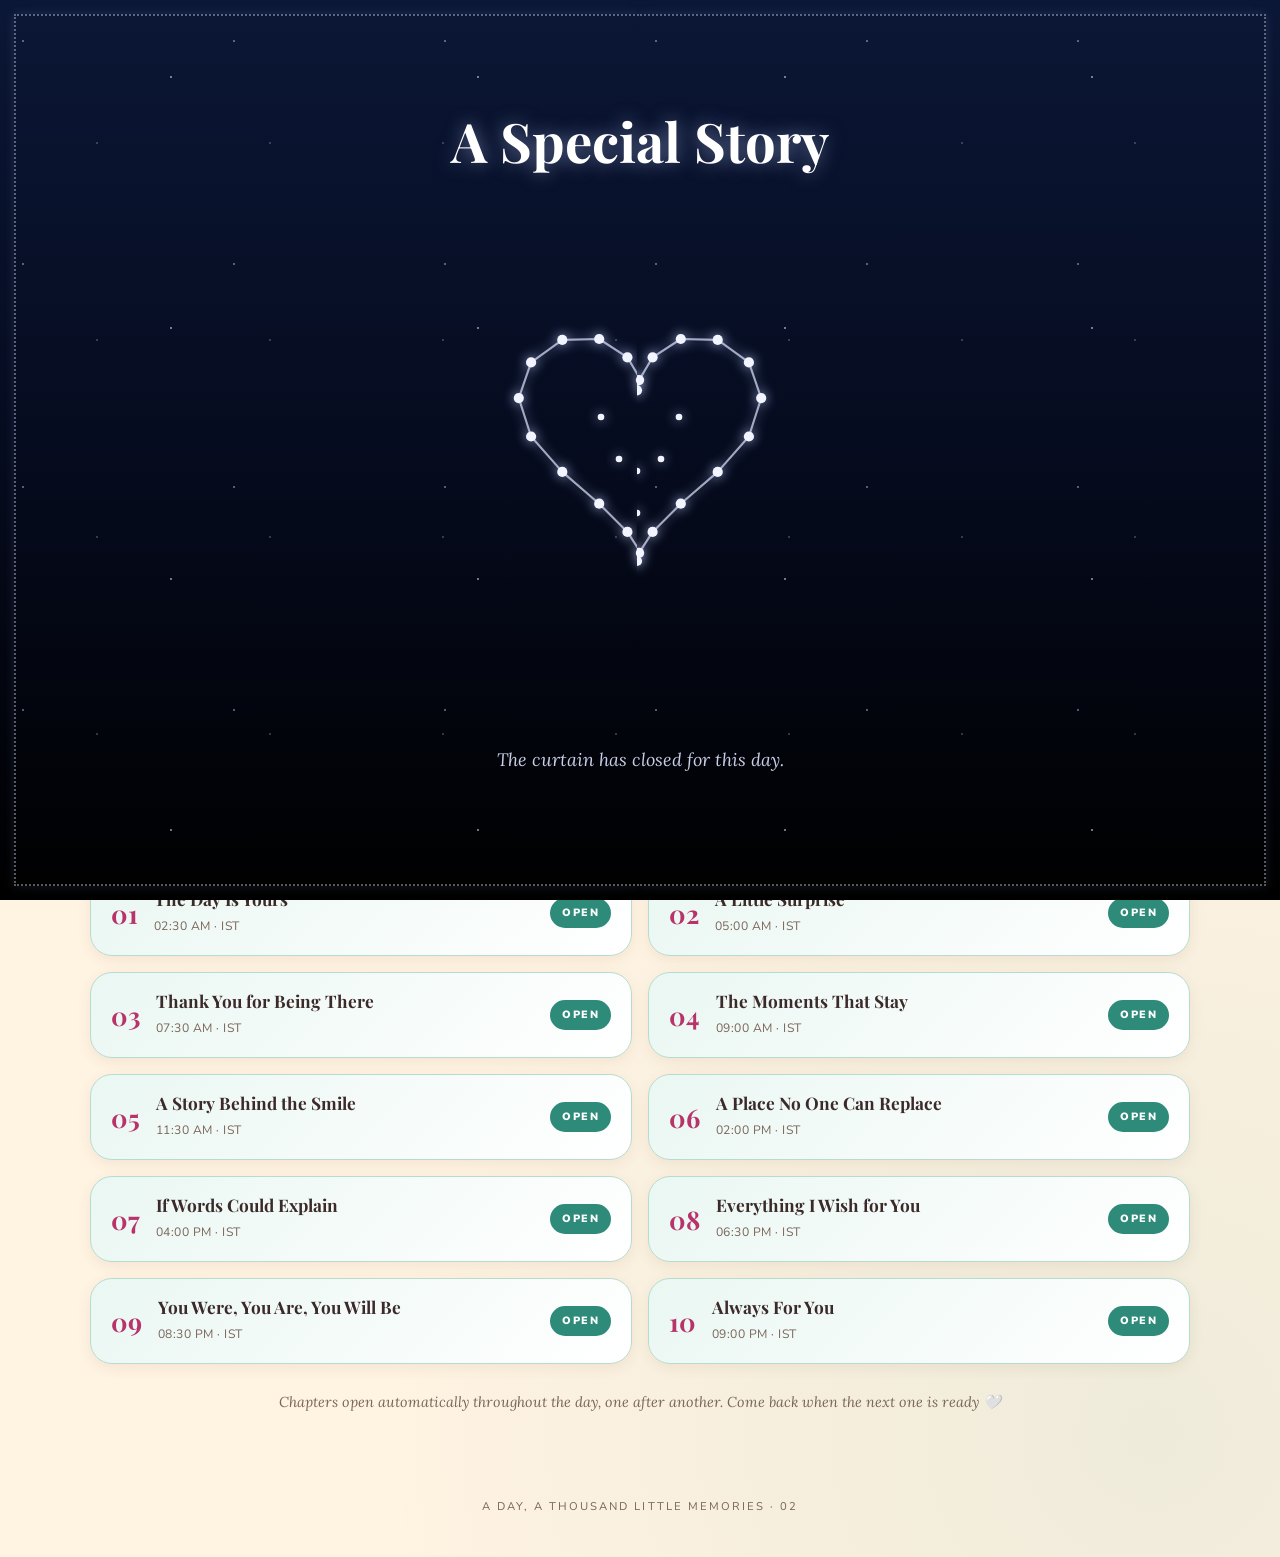
==== index.html @ 1040cef1 "Add files via upload" ====
<!DOCTYPE html>
<html lang="en" class="gate">
<head>
<meta charset="utf-8">
<meta name="viewport" content="width=device-width, initial-scale=1, viewport-fit=cover">
<meta name="robots" content="noindex,nofollow">
<meta name="theme-color" content="#fff3e2">
<title>A Day, A Thousand Little Memories — A Personal Birthday Story</title>
<link rel="preconnect" href="https://fonts.googleapis.com"><link rel="preconnect" href="https://fonts.gstatic.com" crossorigin><link href="https://fonts.googleapis.com/css2?family=Lora:ital,wght@0,400;0,600;1,400&family=Nunito+Sans:wght@600;800;900&family=Playfair+Display:ital,wght@0,700;1,500&display=swap" rel="stylesheet">
<link rel="stylesheet" href="css/style.css">
</head>
<body>
<noscript><div class="noscript">Please enable JavaScript to open your story 🤍</div></noscript>
<!-- Starry Midnight split curtain -->
<div id="curtain" class="curtain">
  <div class="curtain-panel left"><div class="heart-half"><svg viewBox="0 0 50 90" aria-hidden="true" focusable="false"><polyline class="ln" points="50.0,25.1 50.7,21.7 55.2,14.1 64.6,8.0 76.9,8.3 87.3,15.8 91.4,27.7 87.3,40.5 76.9,52.3 64.6,62.9 55.2,72.3 50.7,79.3 50.0,82.0 49.3,79.3 44.8,72.3 35.4,62.9 23.1,52.3 12.7,40.5 8.6,27.7 12.7,15.8 23.1,8.3 35.4,8.0 44.8,14.1 49.3,21.7 50.0,25.1"/><circle class="d d0" cx="50.0" cy="25.1" r="1.7"/><circle class="d d1" cx="50.7" cy="21.7" r="1.7"/><circle class="d d2" cx="55.2" cy="14.1" r="1.7"/><circle class="d d3" cx="64.6" cy="8.0" r="1.7"/><circle class="d d0" cx="76.9" cy="8.3" r="1.7"/><circle class="d d1" cx="87.3" cy="15.8" r="1.7"/><circle class="d d2" cx="91.4" cy="27.7" r="1.7"/><circle class="d d3" cx="87.3" cy="40.5" r="1.7"/><circle class="d d0" cx="76.9" cy="52.3" r="1.7"/><circle class="d d1" cx="64.6" cy="62.9" r="1.7"/><circle class="d d2" cx="55.2" cy="72.3" r="1.7"/><circle class="d d3" cx="50.7" cy="79.3" r="1.7"/><circle class="d d0" cx="50.0" cy="82.0" r="1.7"/><circle class="d d1" cx="49.3" cy="79.3" r="1.7"/><circle class="d d2" cx="44.8" cy="72.3" r="1.7"/><circle class="d d3" cx="35.4" cy="62.9" r="1.7"/><circle class="d d0" cx="23.1" cy="52.3" r="1.7"/><circle class="d d1" cx="12.7" cy="40.5" r="1.7"/><circle class="d d2" cx="8.6" cy="27.7" r="1.7"/><circle class="d d3" cx="12.7" cy="15.8" r="1.7"/><circle class="d d0" cx="23.1" cy="8.3" r="1.7"/><circle class="d d1" cx="35.4" cy="8.0" r="1.7"/><circle class="d d2" cx="44.8" cy="14.1" r="1.7"/><circle class="d d3" cx="49.3" cy="21.7" r="1.7"/><circle class="d d0" cx="36" cy="34" r="1.1"/><circle class="d d1" cx="64" cy="34" r="1.1"/><circle class="d d2" cx="50" cy="52" r="1.1"/><circle class="d d3" cx="42" cy="48" r="1.1"/><circle class="d d0" cx="58" cy="48" r="1.1"/><circle class="d d1" cx="50" cy="66" r="1.1"/></svg></div></div>
  <div class="curtain-panel right"><div class="heart-half"><svg viewBox="50 0 50 90" aria-hidden="true" focusable="false"><polyline class="ln" points="50.0,25.1 50.7,21.7 55.2,14.1 64.6,8.0 76.9,8.3 87.3,15.8 91.4,27.7 87.3,40.5 76.9,52.3 64.6,62.9 55.2,72.3 50.7,79.3 50.0,82.0 49.3,79.3 44.8,72.3 35.4,62.9 23.1,52.3 12.7,40.5 8.6,27.7 12.7,15.8 23.1,8.3 35.4,8.0 44.8,14.1 49.3,21.7 50.0,25.1"/><circle class="d d0" cx="50.0" cy="25.1" r="1.7"/><circle class="d d1" cx="50.7" cy="21.7" r="1.7"/><circle class="d d2" cx="55.2" cy="14.1" r="1.7"/><circle class="d d3" cx="64.6" cy="8.0" r="1.7"/><circle class="d d0" cx="76.9" cy="8.3" r="1.7"/><circle class="d d1" cx="87.3" cy="15.8" r="1.7"/><circle class="d d2" cx="91.4" cy="27.7" r="1.7"/><circle class="d d3" cx="87.3" cy="40.5" r="1.7"/><circle class="d d0" cx="76.9" cy="52.3" r="1.7"/><circle class="d d1" cx="64.6" cy="62.9" r="1.7"/><circle class="d d2" cx="55.2" cy="72.3" r="1.7"/><circle class="d d3" cx="50.7" cy="79.3" r="1.7"/><circle class="d d0" cx="50.0" cy="82.0" r="1.7"/><circle class="d d1" cx="49.3" cy="79.3" r="1.7"/><circle class="d d2" cx="44.8" cy="72.3" r="1.7"/><circle class="d d3" cx="35.4" cy="62.9" r="1.7"/><circle class="d d0" cx="23.1" cy="52.3" r="1.7"/><circle class="d d1" cx="12.7" cy="40.5" r="1.7"/><circle class="d d2" cx="8.6" cy="27.7" r="1.7"/><circle class="d d3" cx="12.7" cy="15.8" r="1.7"/><circle class="d d0" cx="23.1" cy="8.3" r="1.7"/><circle class="d d1" cx="35.4" cy="8.0" r="1.7"/><circle class="d d2" cx="44.8" cy="14.1" r="1.7"/><circle class="d d3" cx="49.3" cy="21.7" r="1.7"/><circle class="d d0" cx="36" cy="34" r="1.1"/><circle class="d d1" cx="64" cy="34" r="1.1"/><circle class="d d2" cx="50" cy="52" r="1.1"/><circle class="d d3" cx="42" cy="48" r="1.1"/><circle class="d d0" cx="58" cy="48" r="1.1"/><circle class="d d1" cx="50" cy="66" r="1.1"/></svg></div></div>
  <div class="curtain-content">
    <h1>A Special Story</h1>
    <div class="curtain-bottom">
      <p id="curtain-msg">Waiting for the right moment...</p>
      <p id="curtain-timer"></p>
      <button id="ready-btn" class="ready-btn" type="button" disabled>Ready!</button>
    </div>
  </div>
  <audio id="curtain-audio" preload="auto" loop></audio>
</div>
<main>
<section class="hero"><div class="wrap"><div class="hero-card">
<div><div class="kicker rose">A PERSONAL BIRTHDAY STORY</div>
<h1>A Day, A Thousand Little Memories</h1>
<p class="sub">A Personal Birthday Story  ·  Made Just for Pri!</p>
<p class="date">23 November 2026</p>
<p class="with">With love, Vignesh</p>
<p class="tag">A LITTLE STORY, MADE FOR YOU</p></div>
<div class="frame"><img src="assets/img/img01.jpg" alt="Birthday collage poster: A little expression about you, Pri!"></div>
</div></div></section>

<section class="dash" id="dashboard"><div class="wrap">
<div class="kicker">YOUR STORY  /  10 CHAPTERS</div>
<p class="lead">TEN CHAPTERS. ONE DAY. A THOUSAND LITTLE MEMORIES.</p>
<h2>Your Story Dashboard</h2>
<div class="meter"><div class="bar"><div id="progress-fill"></div></div><span id="progress-text">0 of 10 chapters open</span></div>
<div id="next-up"></div>
<div class="grid">
<a id="card-1" class="chap-card locked" data-index="0" aria-disabled="true"><span class="num">01</span><h3>The Day Is Yours</h3><span class="cd">02:30 AM · IST</span><span class="badge">LOCKED</span></a>
<a id="card-2" class="chap-card locked" data-index="1" aria-disabled="true"><span class="num">02</span><h3>A Little Surprise</h3><span class="cd">05:00 AM · IST</span><span class="badge">LOCKED</span></a>
<a id="card-3" class="chap-card locked" data-index="2" aria-disabled="true"><span class="num">03</span><h3>Thank You for Being There</h3><span class="cd">07:30 AM · IST</span><span class="badge">LOCKED</span></a>
<a id="card-4" class="chap-card locked" data-index="3" aria-disabled="true"><span class="num">04</span><h3>The Moments That Stay</h3><span class="cd">09:00 AM · IST</span><span class="badge">LOCKED</span></a>
<a id="card-5" class="chap-card locked" data-index="4" aria-disabled="true"><span class="num">05</span><h3>A Story Behind the Smile</h3><span class="cd">11:30 AM · IST</span><span class="badge">LOCKED</span></a>
<a id="card-6" class="chap-card locked" data-index="5" aria-disabled="true"><span class="num">06</span><h3>A Place No One Can Replace</h3><span class="cd">02:00 PM · IST</span><span class="badge">LOCKED</span></a>
<a id="card-7" class="chap-card locked" data-index="6" aria-disabled="true"><span class="num">07</span><h3>If Words Could Explain</h3><span class="cd">04:00 PM · IST</span><span class="badge">LOCKED</span></a>
<a id="card-8" class="chap-card locked" data-index="7" aria-disabled="true"><span class="num">08</span><h3>Everything I Wish for You</h3><span class="cd">06:30 PM · IST</span><span class="badge">LOCKED</span></a>
<a id="card-9" class="chap-card locked" data-index="8" aria-disabled="true"><span class="num">09</span><h3>You Were, You Are, You Will Be</h3><span class="cd">08:30 PM · IST</span><span class="badge">LOCKED</span></a>
<a id="card-10" class="chap-card locked" data-index="9" aria-disabled="true"><span class="num">10</span><h3>Always For You</h3><span class="cd">09:00 PM · IST</span><span class="badge">LOCKED</span></a>
</div>
<p class="note">Chapters open automatically throughout the day, one after another. Come back when the next one is ready 🤍</p>
</div></section>
</main>
<footer>A Day, A Thousand Little Memories · 02</footer>
<div id="toast" role="status" aria-live="polite"></div>
<script src="js/config.js"></script>
<script src="js/app.js"></script>
</body>
</html>
---- css/style.css ----
/* ============================================================
   A Day, A Thousand Little Memories — stylesheet
   Cream paper · rose + teal accents · serif storytelling
   ============================================================ */
:root{
  --cream:#fff3e2; --paper:#fffaf3; --card:#ffffff;
  --ink:#3b2a2a; --muted:#7a6559; --line:#ecd9c0;
  --rose:#b8336a; --teal:#2e8b7a; --gold:#d9a441;
  --dark:#1d1a1a; --dark2:#2a2525;
  --serif:"Playfair Display",Georgia,"Times New Roman",serif;
  --body:"Lora",Georgia,"Times New Roman",serif;
  --ui:"Nunito Sans","Segoe UI",system-ui,-apple-system,Roboto,Arial,sans-serif;
  --r:22px; --shadow:0 10px 30px rgba(120,70,30,.14);
}
*{box-sizing:border-box;margin:0;padding:0}
html{scroll-behavior:smooth;-webkit-text-size-adjust:100%}
html.gate body{visibility:hidden}          /* hidden until the time-check passes */
body{background:var(--cream);color:var(--ink);font-family:var(--body);line-height:1.75;
  font-size:clamp(16px,1.6vw,18px);min-height:100vh;overflow-x:hidden;
  background-image:radial-gradient(circle at 12% 8%,rgba(184,51,106,.07),transparent 40%),
                   radial-gradient(circle at 90% 92%,rgba(46,139,122,.08),transparent 42%)}
body.noscroll{overflow:hidden}
img,video{max-width:100%;display:block}
a{color:inherit}
.wrap{width:min(1100px,92vw);margin:0 auto}
.kicker{font-family:var(--ui);font-weight:800;letter-spacing:.18em;font-size:.72rem;text-transform:uppercase;color:var(--teal)}
.kicker.rose{color:var(--rose)}
h1,h2,h3{font-family:var(--serif);line-height:1.2;font-weight:700}

/* ---------- top bar ---------- */
.topbar{position:sticky;top:0;z-index:30;background:rgba(255,243,226,.9);backdrop-filter:blur(8px);
  border-bottom:1px solid var(--line)}
.topbar .wrap{display:flex;align-items:center;justify-content:space-between;gap:12px;padding:10px 0}
.topbar a.home{font-family:var(--ui);font-weight:800;font-size:.8rem;letter-spacing:.08em;text-decoration:none;color:var(--rose)}
.topbar .where{font-family:var(--ui);font-size:.75rem;letter-spacing:.14em;color:var(--muted);text-transform:uppercase}
#read-bar{position:absolute;left:0;bottom:-1px;height:3px;width:0;background:linear-gradient(90deg,var(--rose),var(--gold))}

/* ---------- hero / cover ---------- */
.hero{padding:clamp(28px,6vw,70px) 0 clamp(20px,4vw,40px)}
.hero-card{display:grid;grid-template-columns:1.1fr .9fr;gap:clamp(18px,4vw,48px);align-items:center;
  background:var(--paper);border:1px solid var(--line);border-radius:34px;padding:clamp(22px,4vw,52px);box-shadow:var(--shadow)}
.hero h1{font-size:clamp(2rem,5.4vw,3.6rem);margin:.5rem 0 1rem}
.hero .sub{font-style:italic;color:var(--teal);font-size:1.05rem}
.hero .date{margin-top:1.2rem;color:var(--muted)}
.hero .with{margin-top:1rem;font-style:italic;color:var(--rose);font-size:1.15rem}
.hero .frame{border-radius:18px;overflow:hidden;box-shadow:var(--shadow);transform:rotate(1.6deg);border:8px solid #fff}
.hero .frame img{width:100%;height:auto}
.hero .tag{margin-top:1.2rem;font-family:var(--ui);font-weight:800;letter-spacing:.2em;font-size:.68rem;color:var(--ink)}

/* ---------- dashboard ---------- */
.dash{padding:clamp(20px,4vw,40px) 0 60px}
.dash h2{font-size:clamp(1.7rem,4vw,2.5rem);margin:.4rem 0 .3rem}
.dash .lead{font-family:var(--ui);font-weight:700;font-size:.74rem;letter-spacing:.12em;color:var(--muted);text-transform:uppercase}
.meter{margin:22px 0 8px;display:flex;align-items:center;gap:14px;flex-wrap:wrap}
.bar{flex:1 1 220px;height:10px;border-radius:99px;background:#f0e0c9;overflow:hidden}
#progress-fill{height:100%;width:0;background:linear-gradient(90deg,var(--teal),var(--rose));border-radius:99px;transition:width .8s}
#progress-text,#next-up{font-family:var(--ui);font-size:.82rem;font-weight:700;color:var(--muted)}
#next-up{margin-bottom:18px}
#next-up[data-preview]::after{content:" · " attr(data-preview);color:var(--rose)}
.grid{display:grid;grid-template-columns:repeat(2,1fr);gap:16px}
.chap-card{position:relative;display:grid;grid-template-columns:auto 1fr auto;gap:6px 16px;align-items:center;
  text-decoration:none;background:var(--card);border:1px solid var(--line);border-radius:var(--r);
  padding:18px 20px;box-shadow:0 4px 14px rgba(120,70,30,.08);transition:transform .25s,box-shadow .25s,background .3s}
.chap-card .num{font-family:var(--serif);font-size:1.6rem;font-weight:700;color:var(--rose);grid-row:1/3}
.chap-card h3{font-size:1.08rem;grid-column:2}
.chap-card .cd{grid-column:2;grid-row:2;font-family:var(--ui);font-size:.76rem;color:var(--muted);letter-spacing:.04em}
.chap-card .badge{grid-column:3;grid-row:1/3;font-family:var(--ui);font-weight:900;font-size:.66rem;letter-spacing:.14em;
  padding:6px 12px;border-radius:99px}
.chap-card.open{background:linear-gradient(135deg,#eaf7f2,#fff);border-color:#b7dccf;cursor:pointer}
.chap-card.open .badge{background:var(--teal);color:#fff}
.chap-card.open:hover{transform:translateY(-3px);box-shadow:var(--shadow)}
.chap-card.locked{background:#f7efe3;cursor:not-allowed}
.chap-card.locked h3,.chap-card.locked .num{opacity:.55}
.chap-card.locked .badge{background:#e8d8c3;color:var(--muted)}
.chap-card.locked .badge::before{content:"🔒 "}
.chap-card.just-opened{animation:pop .9s}
.chap-card.shake{animation:shake .45s}
@keyframes pop{0%{transform:scale(.96)}50%{transform:scale(1.04);box-shadow:0 0 0 8px rgba(46,139,122,.2)}100%{transform:scale(1)}}
@keyframes shake{25%{transform:translateX(-6px)}50%{transform:translateX(6px)}75%{transform:translateX(-4px)}}
.dash .note{margin-top:26px;text-align:center;font-style:italic;color:var(--muted);font-size:.9rem}
#toast{position:fixed;left:50%;bottom:26px;transform:translate(-50%,30px);opacity:0;pointer-events:none;z-index:60;
  background:var(--ink);color:#fff;font-family:var(--ui);font-size:.88rem;padding:12px 20px;border-radius:99px;
  max-width:92vw;text-align:center;transition:.35s}
#toast.show{opacity:1;transform:translate(-50%,0)}

/* ---------- chapter slides ---------- */
.chap-head{padding:clamp(24px,5vw,56px) 0 6px}
.chap-head .kicker+.kicker{margin-top:2px}
.slide{padding:clamp(26px,5vw,60px) 0;position:relative}
.slide>.wrap>h2{font-size:clamp(1.6rem,4.2vw,2.5rem);margin:.3rem 0 1.4rem}
.slide .sub-k{margin-bottom:2px}
.split{display:grid;grid-template-columns:1.25fr .75fr;gap:clamp(18px,3.5vw,44px);align-items:center}
.split.rev{grid-template-columns:.75fr 1.25fr}
.split.top{align-items:start}
.bubble{background:#fff;border:1px solid var(--line);border-radius:28px;padding:clamp(20px,3.4vw,40px);box-shadow:var(--shadow)}
.bubble p+p{margin-top:1.05em}
.bubble.big p{font-size:1.1em}
.bubble .part{display:block;font-family:var(--ui);font-weight:800;font-size:.66rem;letter-spacing:.2em;color:var(--rose);margin-bottom:.15rem}
.bubble .part:not(:first-child){margin-top:1.3em}
.bubble blockquote,.quote{font-style:italic;color:var(--rose);border-left:3px solid var(--gold);padding:.2em 0 .2em 1em;margin:1.2em 0}
.bubble ul{list-style:none;margin:.8em 0 1em}
.bubble li{padding-left:1.4em;position:relative;margin:.3em 0}
.bubble li::before{content:"♡";position:absolute;left:0;color:var(--rose)}
.bubble .center{text-align:center}
.bubble .spark{text-align:center;font-size:1.4rem;margin-top:.4em}
.bubble .heading-quote{font-family:var(--serif);font-style:italic;text-align:center;color:var(--teal);font-size:1.2em;margin-bottom:1em}
.bubble .sign{margin-top:1.4em;font-style:italic;text-align:right;color:var(--rose);font-size:1.12em}
.photo{border-radius:20px;overflow:hidden;box-shadow:var(--shadow);border:7px solid #fff;background:#fff}
.photo img{width:100%;height:auto;max-height:80vh;object-fit:cover}
.photo.natural img{object-fit:contain;max-height:none}
.photo.tilt{transform:rotate(1.8deg)} .photo.tilt2{transform:rotate(-1.8deg)}
.photo-col{max-width:420px;width:100%;margin:0 auto}
.photo-col.narrow{max-width:300px}
.below{margin-top:1.2rem;text-align:center;font-style:italic;color:var(--muted)}
.below p+p{margin-top:.4em}
.trio{display:grid;grid-template-columns:repeat(3,1fr) 1.05fr;gap:16px;align-items:center}
.note-card{background:#fff;border:1px solid var(--line);border-radius:20px;padding:20px;font-style:italic;text-align:center;box-shadow:var(--shadow)}

/* dark slides */
.slide.dark{background:var(--dark);color:#f4e9dc}
.slide.dark .kicker{color:var(--gold)}
.slide.dark h2{color:#fff}
.slide.dark .bubble{background:var(--dark2);border-color:#3b3333;box-shadow:none;color:#f4e9dc}
.slide.dark .bubble .part,.slide.dark .bubble blockquote{color:var(--gold)}
.slide.dark .below,.slide.dark .click-hint{color:#d8c8b6}
.click-hint{font-family:var(--ui);font-weight:800;text-align:center;margin-top:16px;letter-spacing:.04em}

/* video tiles */
.videos{display:grid;gap:clamp(14px,3vw,30px);grid-template-columns:repeat(auto-fit,minmax(180px,1fr));justify-items:center}
.vtile{position:relative;border:0;background:#000;border-radius:18px;overflow:hidden;cursor:pointer;width:100%;max-width:320px;
  aspect-ratio:9/16;box-shadow:0 12px 30px rgba(0,0,0,.35);transition:transform .25s}
.vtile.sq{aspect-ratio:1/1;max-width:560px}
.vtile:hover{transform:scale(1.025)}
.vtile img{width:100%;height:100%;object-fit:cover}
.vtile .play{position:absolute;inset:0;display:grid;place-items:center;background:linear-gradient(transparent 50%,rgba(0,0,0,.55))}
.vtile .play span{width:64px;height:64px;border-radius:50%;background:rgba(255,255,255,.92);color:var(--rose);display:grid;place-items:center;font-size:1.5rem;padding-left:5px}
.vtile .vt{position:absolute;left:0;right:0;bottom:10px;font-family:var(--ui);font-weight:800;font-size:.7rem;letter-spacing:.12em;color:#fff;text-transform:uppercase}
.poster-wrap{display:grid;grid-template-columns:1fr 1fr;gap:clamp(16px,3vw,36px);align-items:center}

/* scrapbook letter */
.scrap{display:grid;grid-template-columns:.8fr 1.2fr;gap:clamp(18px,3vw,40px);align-items:center}
.scrap .paper{background:#fffdf7;border:1px solid #ead8bd;border-radius:6px;padding:clamp(22px,3.4vw,42px);
  box-shadow:0 14px 34px rgba(120,70,30,.18);position:relative;background-image:repeating-linear-gradient(transparent 0 33px,rgba(46,139,122,.1) 33px 34px)}
.scrap .paper::before{content:"";position:absolute;top:-12px;left:50%;width:110px;height:26px;transform:translateX(-50%) rotate(-2deg);background:rgba(217,164,65,.55)}
.scrap .paper p+p{margin-top:1.1em}
.scrap .paper .sign{font-style:italic;text-align:right;color:var(--rose);font-size:1.15em;margin-top:1.3em}
.scrap-img{position:relative;margin:0 auto;max-width:520px}
.scrap-img img{border-radius:6px;border:10px solid #fff;box-shadow:0 14px 34px rgba(120,70,30,.22);transform:rotate(-1.5deg)}
.scrap-img::before{content:"";position:absolute;z-index:2;top:-12px;left:50%;width:120px;height:26px;transform:translateX(-50%) rotate(3deg);background:rgba(184,51,106,.4)}
.poster{max-width:600px;margin:0 auto}
.poster img{border-radius:18px;border:8px solid #fff;box-shadow:var(--shadow);width:100%;height:auto}

/* buttons / nav */
.cta-row{display:flex;gap:12px;flex-wrap:wrap;justify-content:center;margin:26px 0 8px}
.btn{display:inline-flex;align-items:center;gap:10px;font-family:var(--ui);font-weight:800;letter-spacing:.06em;font-size:.84rem;
  text-decoration:none;padding:14px 26px;border-radius:99px;background:var(--rose);color:#fff;border:0;cursor:pointer;
  box-shadow:0 8px 20px rgba(184,51,106,.3);transition:transform .2s}
.btn:hover{transform:translateY(-2px)}
.btn.ghost{background:transparent;color:var(--rose);box-shadow:none;border:2px solid var(--rose)}
.btn.is-locked{background:#cdbba5;box-shadow:none;cursor:not-allowed;pointer-events:none}
.slide.dark .btn.ghost{color:var(--gold);border-color:var(--gold)}
.pager{padding:30px 0 70px;text-align:center}
footer{padding:22px 0 40px;text-align:center;font-family:var(--ui);font-size:.7rem;letter-spacing:.18em;text-transform:uppercase;color:var(--muted)}

/* final dedication */
.final{background:var(--dark);color:#f4e9dc;padding:clamp(40px,7vw,90px) 0}
.final .split{grid-template-columns:.8fr 1.2fr}
.final h2{color:#fff;margin-bottom:1.4rem}
.final .big{font-family:var(--serif);font-size:clamp(1.6rem,4vw,2.4rem);color:#fff}
.final .it{font-style:italic;color:#d9c7b0;font-size:1.25rem;margin:.4em 0 1.4em}
.final .name{font-family:var(--serif);font-weight:700;color:var(--gold);font-size:1.6rem}

/* music + modal */
#music-btn{position:fixed;right:16px;bottom:16px;z-index:40;width:54px;height:54px;border-radius:50%;border:0;cursor:pointer;
  background:var(--rose);color:#fff;font-size:1.3rem;box-shadow:0 8px 20px rgba(184,51,106,.4)}
#music-btn::after{content:"♫";}
#music-btn.playing{animation:spin 6s linear infinite;background:var(--teal)}
#music-btn .tip{display:none}
@keyframes spin{to{transform:rotate(360deg)}}
#vmodal{position:fixed;inset:0;z-index:80;background:rgba(10,8,8,.92);display:none;align-items:center;justify-content:center;flex-direction:column;padding:14px}
#vmodal.show{display:flex}
#vmodal video{max-height:80vh;max-width:min(92vw,520px);border-radius:14px;background:#000}
#vmodal .vcap{color:#eadbc8;font-family:var(--ui);font-size:.85rem;margin-top:10px;text-align:center}
#vmodal .vclose{position:absolute;top:14px;right:18px;font-size:2rem;color:#fff;background:none;border:0;cursor:pointer;line-height:1}
.fly-heart{position:fixed;z-index:90;font-size:1.5rem;pointer-events:none;animation:fly 1.6s ease-out forwards}
@keyframes fly{to{transform:translateY(-160px) scale(1.4);opacity:0}}

/* reveal */
.reveal{opacity:0;transform:translateY(22px);transition:opacity .8s ease,transform .8s ease}
.reveal.in{opacity:1;transform:none}
.noscript{padding:40px;text-align:center;font-family:var(--ui)}

/* ---------- responsive ---------- */
@media (max-width:860px){
  .hero-card,.split,.split.rev,.scrap,.final .split,.poster-wrap{grid-template-columns:1fr}
  .split .photo-col,.split.rev .photo-col{order:2}
  .grid{grid-template-columns:1fr}
  .trio{grid-template-columns:repeat(3,1fr)}
  .trio .note-card{grid-column:1/-1}
  .hero .frame{max-width:420px;margin:0 auto}
}
@media (max-width:480px){
  .chap-card{padding:14px 14px;gap:4px 12px}
  .chap-card .num{font-size:1.3rem}
  .bubble{border-radius:22px}
  .trio{gap:10px}
  #music-btn{width:48px;height:48px}
}
@media (prefers-reduced-motion:reduce){
  *{animation:none!important;transition:none!important;scroll-behavior:auto!important}
  .reveal{opacity:1;transform:none}
}

/* ---------- Starry Midnight split curtain ---------- */
.curtain{position:fixed;inset:0;z-index:9999;overflow:hidden;--hw:clamp(150px,34vmin,300px)}
.curtain.open{pointer-events:none}
.curtain.gone{visibility:hidden}
.curtain.instant *{transition:none!important}
.curtain-panel{position:absolute;top:0;bottom:0;width:50.2%;overflow:hidden;
  background:linear-gradient(180deg,#0b1736 0%,#050a1c 55%,#000 100%);
  transition:transform 5s cubic-bezier(.65,0,.35,1) .6s;will-change:transform}
.curtain-panel.left{left:0}
.curtain-panel.right{right:0}
.curtain.open .curtain-panel.left{transform:translateX(-101%)}
.curtain.open .curtain-panel.right{transform:translateX(101%)}
/* silver stars — one 100vw layer per panel so the two halves line up */
.curtain-panel::before{content:"";position:absolute;top:0;bottom:0;width:100vw;opacity:.9;
  background-image:
    radial-gradient(2px 2px at 23px 41px,#e6ecff,transparent 60%),
    radial-gradient(1.6px 1.6px at 97px 143px,#cfd8f5,transparent 60%),
    radial-gradient(2.4px 2.4px at 171px 77px,#ffffff,transparent 60%),
    radial-gradient(1.6px 1.6px at 61px 187px,#b9c4e6,transparent 60%);
  background-size:211px 223px,173px 197px,307px 251px,131px 149px;animation:twinkle 5s ease-in-out infinite alternate}
.curtain-panel.left::before{left:0}
.curtain-panel.right::before{right:0}
@keyframes twinkle{from{opacity:.55}to{opacity:1}}
/* subtle silver star border */
.curtain-panel::after{content:"";position:absolute;top:14px;bottom:14px;border:2px dotted rgba(214,222,245,.4);
  box-shadow:0 0 10px rgba(190,205,255,.12)}
.curtain-panel.left::after{left:14px;right:0;border-right:0}
.curtain-panel.right::after{right:14px;left:0;border-left:0}
/* heart constellation, one half per panel */
.heart-half{position:absolute;top:50%;margin-top:calc(var(--hw)*-.45);z-index:2}
.curtain-panel.left .heart-half{right:0}
.curtain-panel.right .heart-half{left:0}
.heart-half svg{display:block;width:calc(var(--hw)/2);height:calc(var(--hw)*.9);overflow:visible;
  filter:drop-shadow(0 0 6px rgba(190,205,255,.85));animation:heartbeat 1.7s ease-in-out infinite}
.curtain-panel.left .heart-half svg{transform-origin:100% 50%}
.curtain-panel.right .heart-half svg{transform-origin:0 50%}
.heart-half .ln{fill:none;stroke:rgba(222,230,255,.7);stroke-width:.7;stroke-linejoin:round}
.heart-half .d{fill:#f2f5ff;animation:dotglow 2.4s ease-in-out infinite}
.heart-half .d1{animation-delay:.4s}.heart-half .d2{animation-delay:.9s}.heart-half .d3{animation-delay:1.4s}
@keyframes heartbeat{0%,100%{transform:scale(1)}14%{transform:scale(1.08)}28%{transform:scale(1)}42%{transform:scale(1.05)}70%{transform:scale(1)}}
@keyframes dotglow{0%,100%{opacity:.55}50%{opacity:1}}
/* text + Ready! button */
.curtain-content{position:absolute;inset:0;z-index:3;display:flex;flex-direction:column;justify-content:space-between;
  align-items:center;text-align:center;color:#fff;padding:12vh 24px 11vh;pointer-events:none;transition:opacity .6s}
.curtain.opening .curtain-content{opacity:0}
.curtain-content h1{font-size:clamp(2rem,6vw,3.4rem);text-shadow:0 0 18px rgba(190,205,255,.5)}
.curtain-bottom{display:flex;flex-direction:column;align-items:center;gap:.6rem}
.curtain-bottom p{font-style:italic;color:#dfe6ff;opacity:.9}
#curtain-timer{font-family:var(--ui);font-weight:800;letter-spacing:.1em;font-size:.85rem;color:#cfd8f5;min-height:1.2em}
.ready-btn{pointer-events:auto;font-family:var(--ui);font-weight:900;letter-spacing:.12em;font-size:1rem;margin-top:.4rem;
  padding:14px 38px;border-radius:99px;border:1.5px solid #dfe6ff;background:rgba(223,230,255,.12);color:#fff;cursor:pointer;
  transition:transform .2s,background .3s,opacity .3s}
.ready-btn:not(:disabled){background:linear-gradient(135deg,#e9eeff,#b9c6ee);color:#0b1736;animation:readyglow 1.8s ease-in-out infinite}
.ready-btn:not(:disabled):hover{transform:scale(1.05)}
.ready-btn:disabled{opacity:.4;cursor:not-allowed}
.ready-btn[hidden]{display:none}
@keyframes readyglow{0%,100%{box-shadow:0 0 0 0 rgba(190,205,255,.55)}50%{box-shadow:0 0 0 12px rgba(190,205,255,0)}}
body.curtain-closed{overflow:hidden}

/* music hint (shown only when the browser blocks autoplay) */
#music-hint{position:fixed;left:50%;bottom:84px;transform:translateX(-50%);z-index:41;background:var(--ink);color:#fff;
  font-family:var(--ui);font-weight:700;font-size:.82rem;padding:10px 18px;border-radius:99px;max-width:90vw;text-align:center;
  box-shadow:0 8px 20px rgba(0,0,0,.25);animation:hintpulse 1.8s ease-in-out infinite;pointer-events:none}
@keyframes hintpulse{0%,100%{opacity:.85}50%{opacity:1}}

.curtain-hint{position:absolute;left:50%;bottom:22px;transform:translateX(-50%);z-index:4;font-family:var(--ui);font-weight:700;
  font-size:.78rem;letter-spacing:.06em;color:#dfe6ff;background:rgba(223,230,255,.12);border:1px solid rgba(223,230,255,.35);
  padding:8px 16px;border-radius:99px;pointer-events:none;animation:hintpulse 1.8s ease-in-out infinite}
.curtain.opening .curtain-hint{opacity:0}
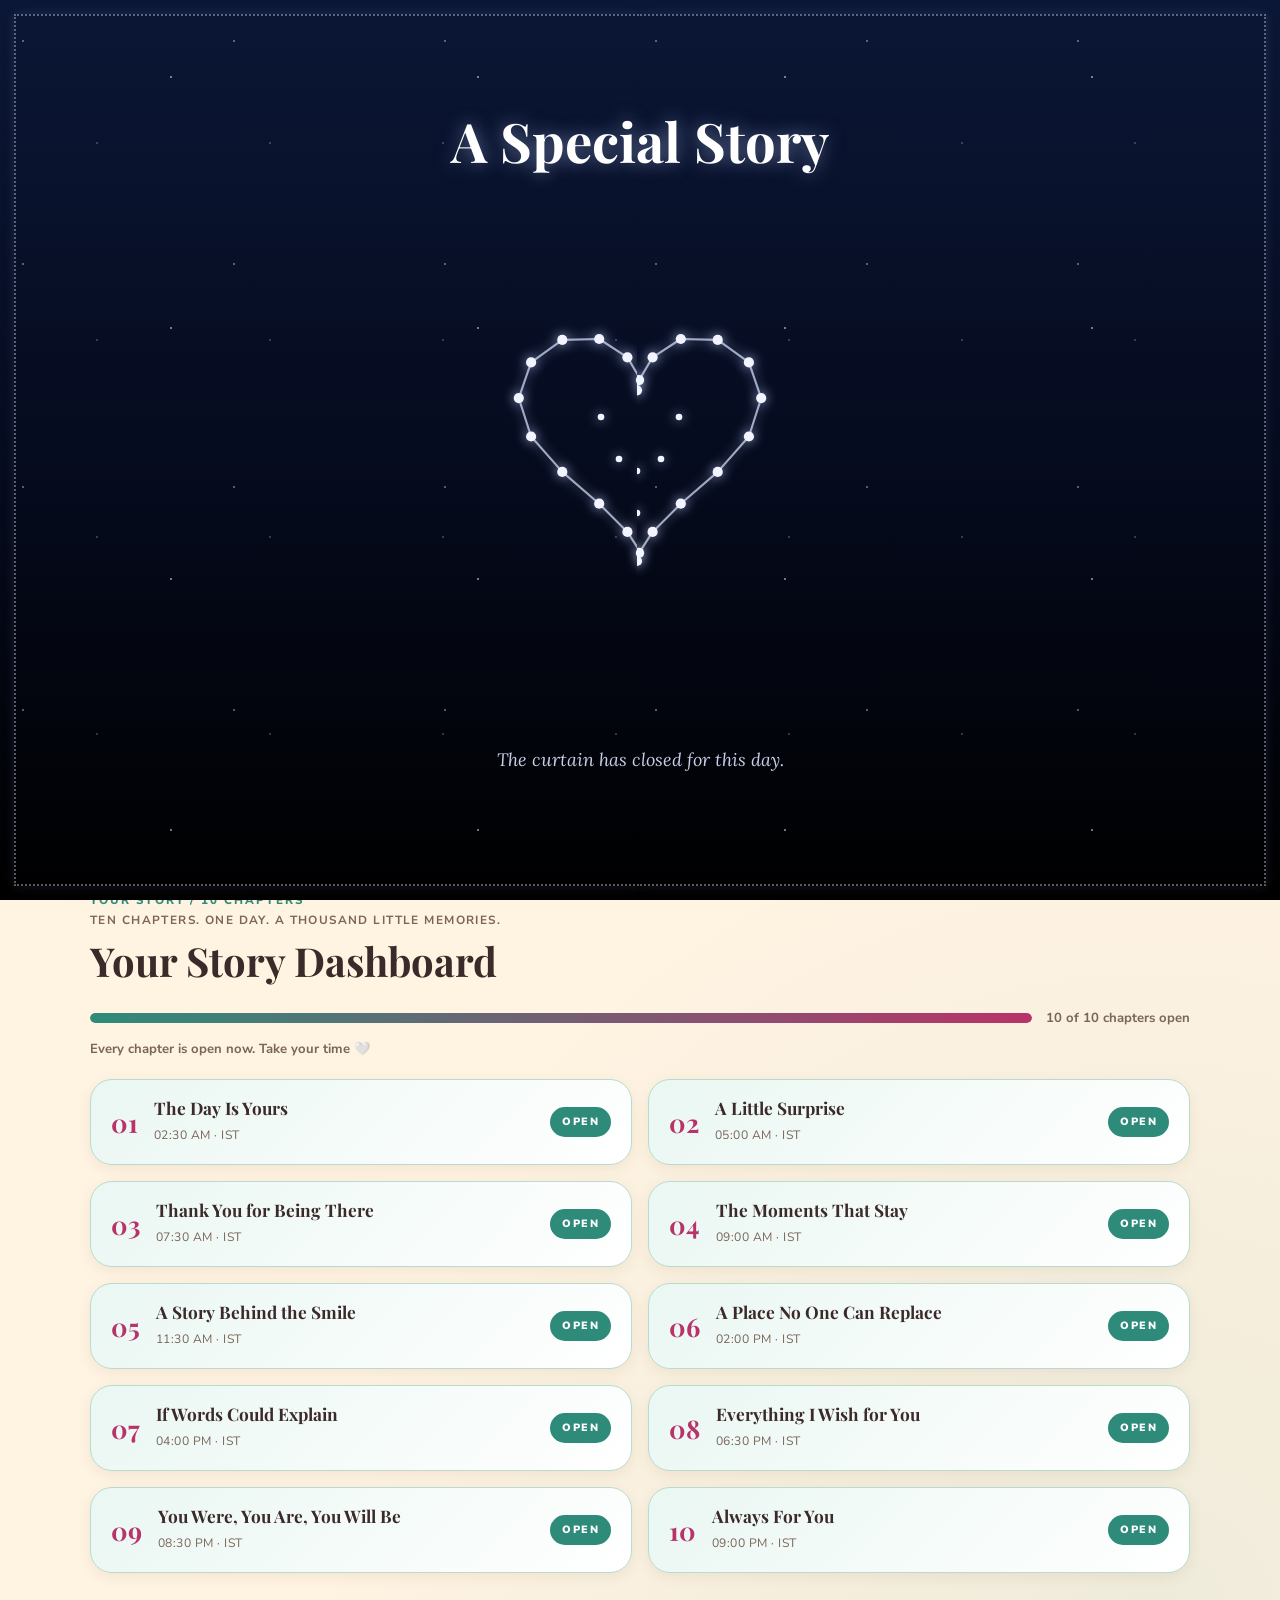
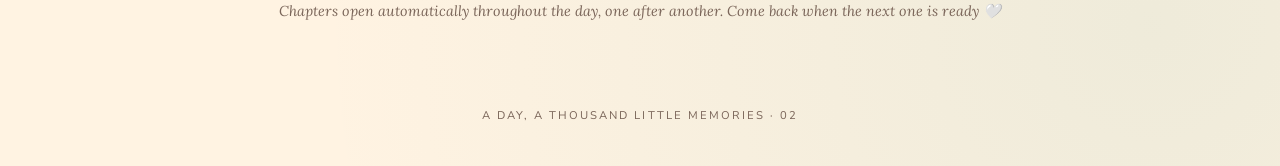
==== commit db5443c7: "Change greeting from 'With hearts' to 'With love'" ====
(no text change in the page or its own stylesheets)
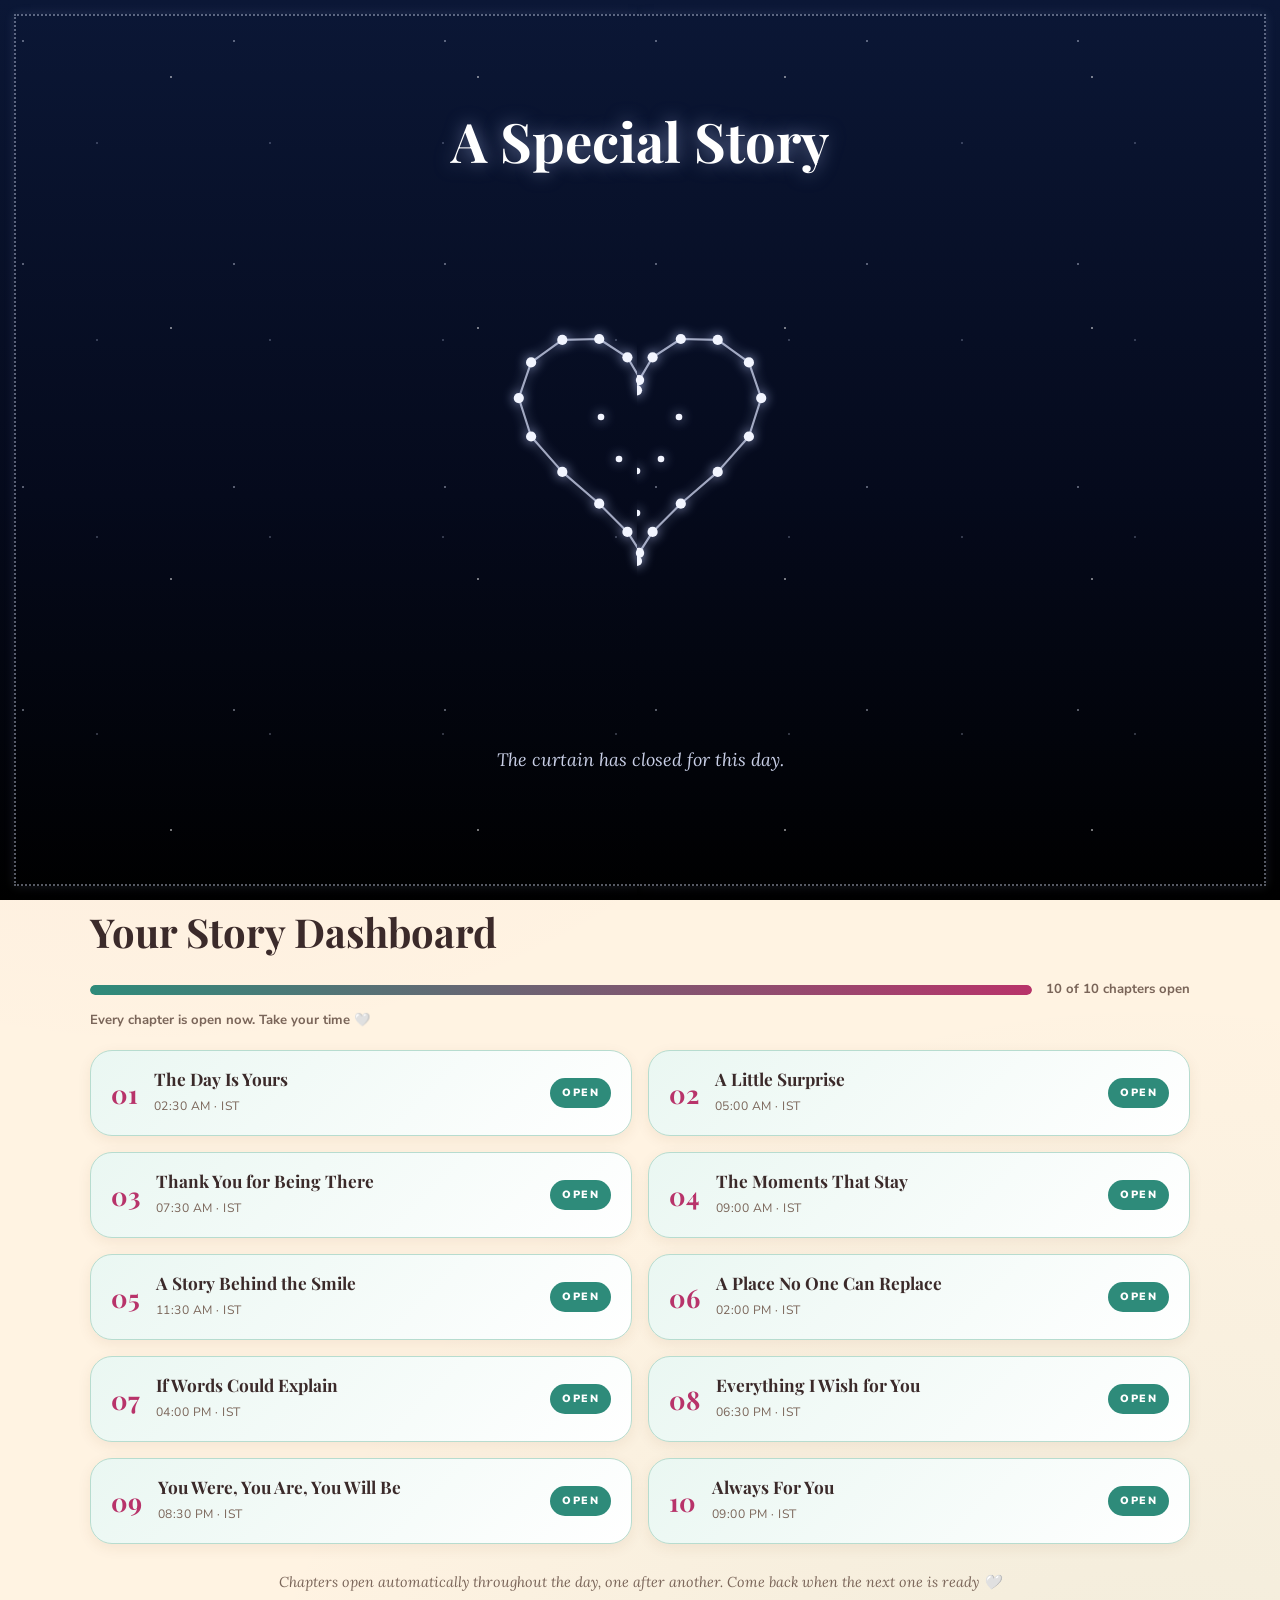
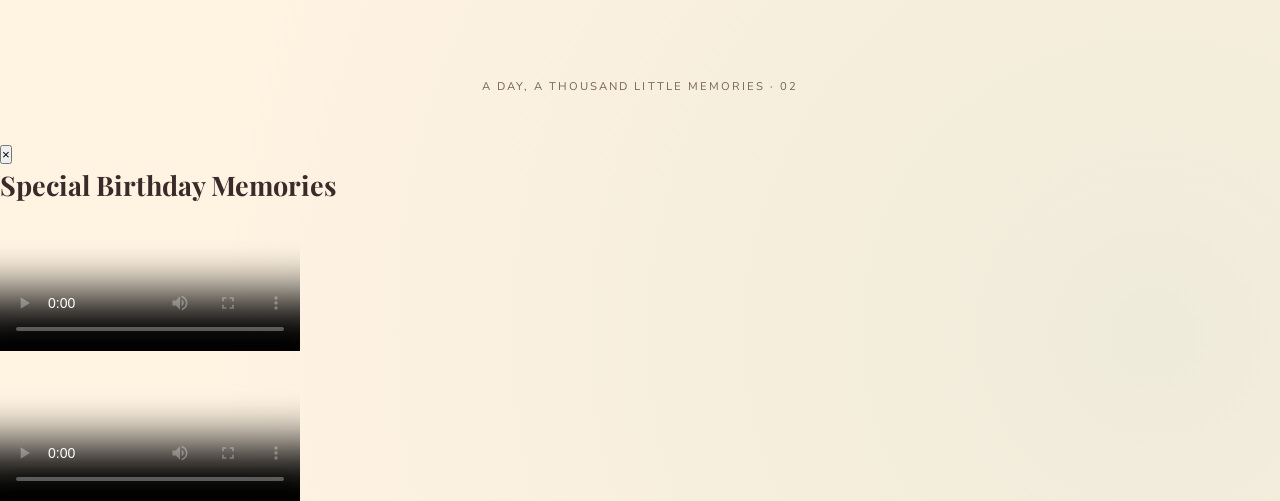
==== commit 84d2f0de: "Add files via upload" ====
--- a/index.html
+++ b/index.html
@@ -25,6 +25,7 @@
   </div>
   <audio id="curtain-audio" preload="auto" loop></audio>
 </div>
+<header class="topbar navbar"><div class="wrap"><a class="home" href="index.html">A DAY, A THOUSAND LITTLE MEMORIES</a><button id="surprise-btn" class="surprise-btn" type="button" aria-haspopup="dialog" aria-controls="surprise-modal">🎁 Birthday Surprise</button></div></header>
 <main>
 <section class="hero"><div class="wrap"><div class="hero-card">
 <div><div class="kicker rose">A PERSONAL BIRTHDAY STORY</div>
@@ -59,6 +60,17 @@
 </main>
 <footer>A Day, A Thousand Little Memories · 02</footer>
 <div id="toast" role="status" aria-live="polite"></div>
+<!-- Birthday Surprise modal -->
+<div id="surprise-modal" class="modal" role="dialog" aria-modal="true" aria-labelledby="surprise-title">
+  <div class="modal-content">
+    <button class="close-btn" type="button" aria-label="Close">&times;</button>
+    <h2 id="surprise-title">Special Birthday Memories</h2>
+    <div class="video-container">
+      <video controls playsinline preload="metadata" poster="assets/video/video1.jpg"><source src="assets/video/video1.mp4" type="video/mp4"></video>
+      <video controls playsinline preload="metadata" poster="assets/video/video2.jpg"><source src="assets/video/video2.mp4" type="video/mp4"></video>
+    </div>
+  </div>
+</div>
 <script src="js/config.js"></script>
 <script src="js/app.js"></script>
 </body>
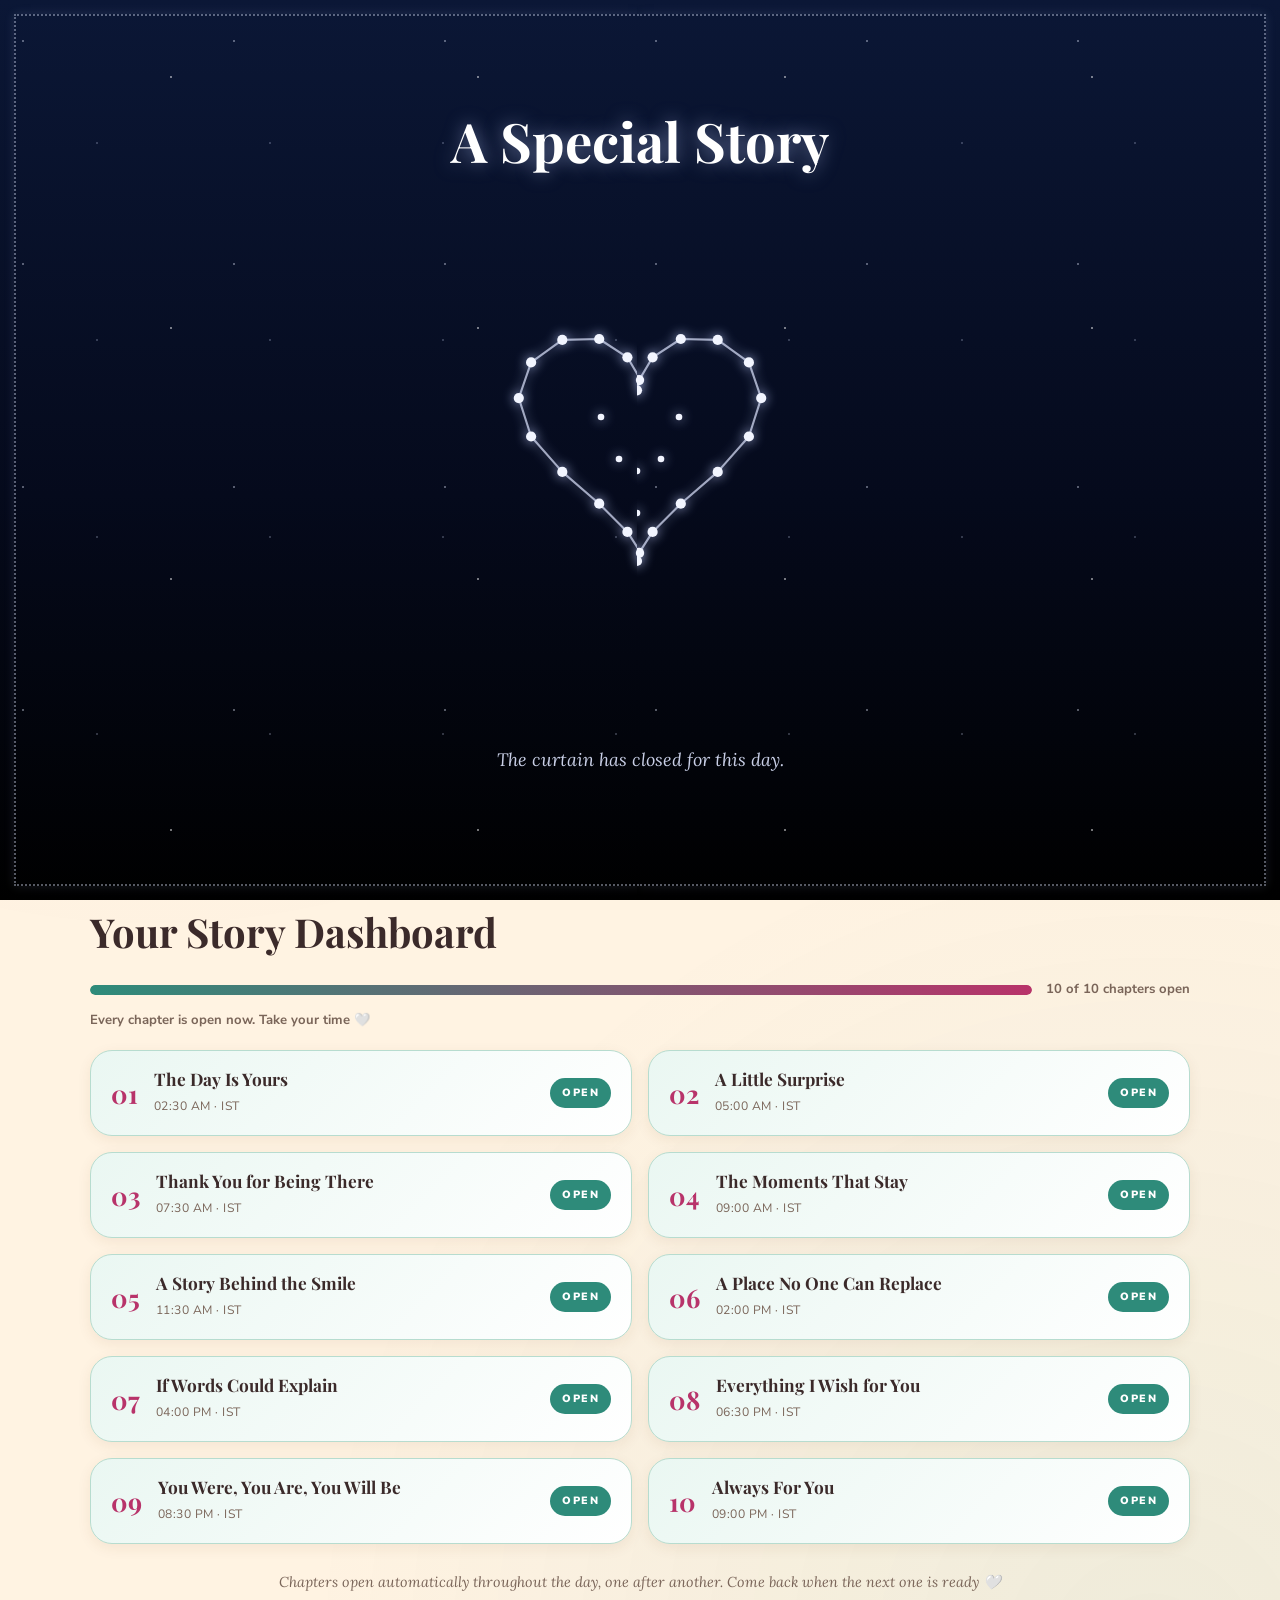
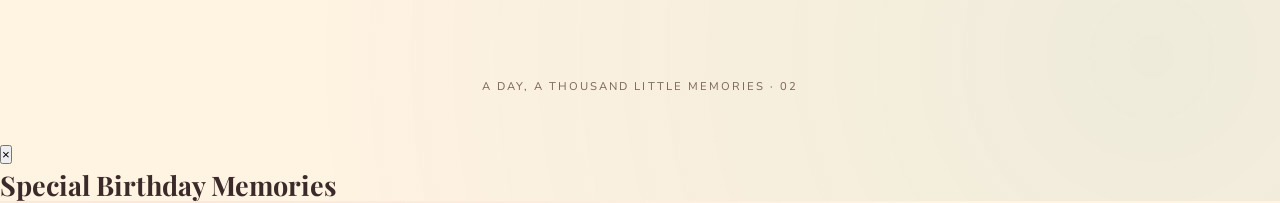
==== commit adf1afa6: "Add files via upload" ====
--- a/index.html
+++ b/index.html
@@ -25,7 +25,7 @@
   </div>
   <audio id="curtain-audio" preload="auto" loop></audio>
 </div>
-<header class="topbar navbar"><div class="wrap"><a class="home" href="index.html">A DAY, A THOUSAND LITTLE MEMORIES</a><button id="surprise-btn" class="surprise-btn" type="button" aria-haspopup="dialog" aria-controls="surprise-modal">🎁 Birthday Surprise</button></div></header>
+<header class="topbar navbar"><div class="wrap"><a class="home" href="index.html">A DAY, A THOUSAND LITTLE MEMORIES</a><button id="surprise-btn" class="surprise-btn" type="button" aria-haspopup="dialog" aria-controls="surprise-modal" hidden>🎁 Special One</button></div></header>
 <main>
 <section class="hero"><div class="wrap"><div class="hero-card">
 <div><div class="kicker rose">A PERSONAL BIRTHDAY STORY</div>
@@ -65,11 +65,8 @@
   <div class="modal-content">
     <button class="close-btn" type="button" aria-label="Close">&times;</button>
     <h2 id="surprise-title">Special Birthday Memories</h2>
-    <div class="video-container">
-      <video controls playsinline preload="metadata" poster="assets/video/video1.jpg"><source src="assets/video/video1.mp4" type="video/mp4"></video>
-      <video controls playsinline preload="metadata" poster="assets/video/video2.jpg"><source src="assets/video/video2.mp4" type="video/mp4"></video>
+    <div class="video-container" id="surprise-videos"></div>
     </div>
-  </div>
 </div>
 <script src="js/config.js"></script>
 <script src="js/app.js"></script>
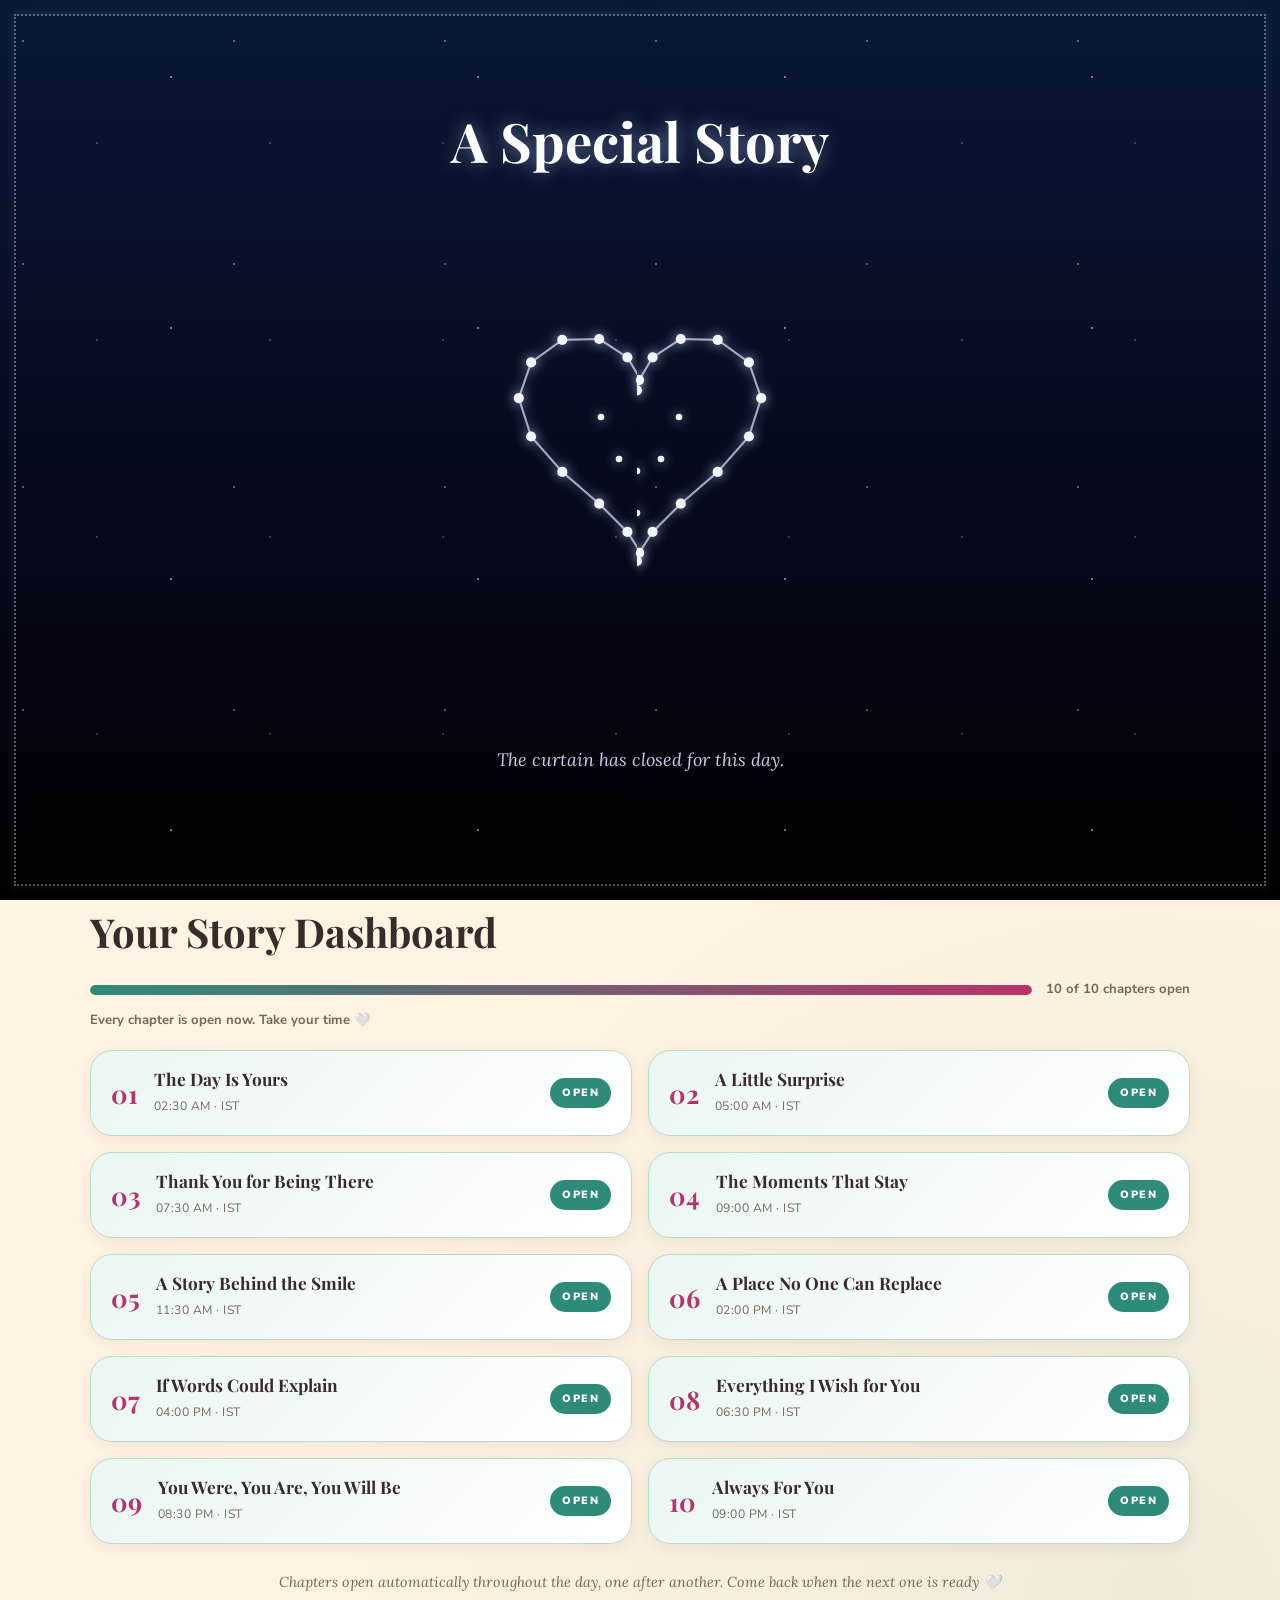
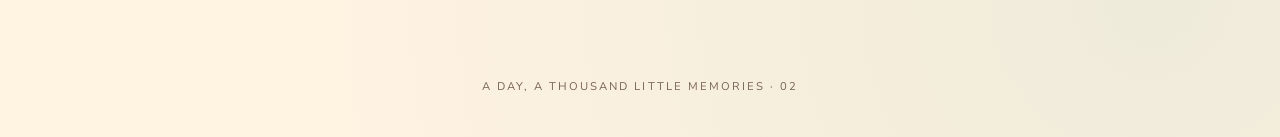
==== commit 75bee554: "Update chapter cards with new timings and content" ====
--- a/index.html
+++ b/index.html
@@ -46,13 +46,13 @@
 <div class="grid">
 <a id="card-1" class="chap-card locked" data-index="0" aria-disabled="true"><span class="num">01</span><h3>The Day Is Yours</h3><span class="cd">02:30 AM · IST</span><span class="badge">LOCKED</span></a>
 <a id="card-2" class="chap-card locked" data-index="1" aria-disabled="true"><span class="num">02</span><h3>A Little Surprise</h3><span class="cd">05:00 AM · IST</span><span class="badge">LOCKED</span></a>
-<a id="card-3" class="chap-card locked" data-index="2" aria-disabled="true"><span class="num">03</span><h3>Thank You for Being There</h3><span class="cd">07:30 AM · IST</span><span class="badge">LOCKED</span></a>
-<a id="card-4" class="chap-card locked" data-index="3" aria-disabled="true"><span class="num">04</span><h3>The Moments That Stay</h3><span class="cd">09:00 AM · IST</span><span class="badge">LOCKED</span></a>
-<a id="card-5" class="chap-card locked" data-index="4" aria-disabled="true"><span class="num">05</span><h3>A Story Behind the Smile</h3><span class="cd">11:30 AM · IST</span><span class="badge">LOCKED</span></a>
-<a id="card-6" class="chap-card locked" data-index="5" aria-disabled="true"><span class="num">06</span><h3>A Place No One Can Replace</h3><span class="cd">02:00 PM · IST</span><span class="badge">LOCKED</span></a>
-<a id="card-7" class="chap-card locked" data-index="6" aria-disabled="true"><span class="num">07</span><h3>If Words Could Explain</h3><span class="cd">04:00 PM · IST</span><span class="badge">LOCKED</span></a>
-<a id="card-8" class="chap-card locked" data-index="7" aria-disabled="true"><span class="num">08</span><h3>Everything I Wish for You</h3><span class="cd">06:30 PM · IST</span><span class="badge">LOCKED</span></a>
-<a id="card-9" class="chap-card locked" data-index="8" aria-disabled="true"><span class="num">09</span><h3>You Were, You Are, You Will Be</h3><span class="cd">08:30 PM · IST</span><span class="badge">LOCKED</span></a>
+<a id="card-3" class="chap-card locked" data-index="2" aria-disabled="true"><span class="num">03</span><h3>Thank You for Being There</h3><span class="cd">07:00 AM · IST</span><span class="badge">LOCKED</span></a>
+<a id="card-4" class="chap-card locked" data-index="3" aria-disabled="true"><span class="num">04</span><h3>The Moments That Stay</h3><span class="cd">09:30 AM · IST</span><span class="badge">LOCKED</span></a>
+<a id="card-5" class="chap-card locked" data-index="4" aria-disabled="true"><span class="num">05</span><h3>A Story Behind the Smile</h3><span class="cd">12:30 PM · IST</span><span class="badge">LOCKED</span></a>
+<a id="card-6" class="chap-card locked" data-index="5" aria-disabled="true"><span class="num">06</span><h3>A Place No One Can Replace</h3><span class="cd">02:30 PM · IST</span><span class="badge">LOCKED</span></a>
+<a id="card-7" class="chap-card locked" data-index="6" aria-disabled="true"><span class="num">07</span><h3>If Words Could Explain</h3><span class="cd">05:00 PM · IST</span><span class="badge">LOCKED</span></a>
+<a id="card-8" class="chap-card locked" data-index="7" aria-disabled="true"><span class="num">08</span><h3>Everything I Wish for You</h3><span class="cd">07:00 PM · IST</span><span class="badge">LOCKED</span></a>
+<a id="card-9" class="chap-card locked" data-index="8" aria-disabled="true"><span class="num">09</span><h3>You Were, You Are, You Will Be</h3><span class="cd">09:30 PM · IST</span><span class="badge">LOCKED</span></a>
 <a id="card-10" class="chap-card locked" data-index="9" aria-disabled="true"><span class="num">10</span><h3>Always For You</h3><span class="cd">09:00 PM · IST</span><span class="badge">LOCKED</span></a>
 </div>
 <p class="note">Chapters open automatically throughout the day, one after another. Come back when the next one is ready 🤍</p>
--- a/css/style.css
+++ b/css/style.css
@@ -152,13 +152,38 @@
 
 /* buttons / nav */
 .cta-row{display:flex;gap:12px;flex-wrap:wrap;justify-content:center;margin:26px 0 8px}
-.btn{display:inline-flex;align-items:center;gap:10px;font-family:var(--ui);font-weight:800;letter-spacing:.06em;font-size:.84rem;
-  text-decoration:none;padding:14px 26px;border-radius:99px;background:var(--rose);color:#fff;border:0;cursor:pointer;
-  box-shadow:0 8px 20px rgba(184,51,106,.3);transition:transform .2s}
-.btn:hover{transform:translateY(-2px)}
-.btn.ghost{background:transparent;color:var(--rose);box-shadow:none;border:2px solid var(--rose)}
-.btn.is-locked{background:#cdbba5;box-shadow:none;cursor:not-allowed;pointer-events:none}
-.slide.dark .btn.ghost{color:var(--gold);border-color:var(--gold)}
+/* scrapbook paper-tag buttons: stitched paper label + a strip of washi tape */
+.btn{--paper:#fffdf7;--ink-b:var(--rose);--stitch:rgba(184,51,106,.5);--tape:rgba(217,164,65,.62);
+  position:relative;display:inline-flex;align-items:center;justify-content:center;gap:10px;margin-top:10px;
+  font-family:var(--serif);font-style:italic;font-weight:500;font-size:1.02rem;letter-spacing:.01em;line-height:1.25;
+  text-decoration:none;text-align:center;padding:15px 32px;cursor:pointer;
+  color:var(--ink-b);background:var(--paper);border:1px solid #ead8bd;border-radius:7px 13px 8px 12px;
+  box-shadow:0 2px 0 #ecd9c0,0 12px 22px rgba(120,70,30,.17);transform:rotate(-1.2deg);
+  transition:transform .25s cubic-bezier(.3,1.4,.5,1),box-shadow .25s}
+.btn::before{content:"";position:absolute;inset:5px;border:1.5px dashed var(--stitch);border-radius:5px 10px 6px 9px;pointer-events:none}
+.btn::after{content:"";position:absolute;top:-11px;left:50%;width:64px;height:19px;pointer-events:none;
+  transform:translateX(-50%) rotate(-3deg);background:var(--tape);
+  background-image:repeating-linear-gradient(90deg,rgba(255,255,255,.4) 0 3px,transparent 3px 7px);
+  clip-path:polygon(0 0,100% 0,97% 25%,100% 50%,97% 75%,100% 100%,0 100%,3% 75%,0 50%,3% 25%)}
+.btn:hover{transform:rotate(0) translateY(-3px);box-shadow:0 2px 0 #ecd9c0,0 16px 26px rgba(120,70,30,.22)}
+.btn:active{transform:rotate(0) translateY(0);box-shadow:0 1px 0 #ecd9c0,0 6px 12px rgba(120,70,30,.18)}
+.btn:focus-visible{outline:3px solid var(--teal);outline-offset:5px}
+/* primary = rose card, gold tape */
+.btn:not(.ghost){--paper:var(--rose);--ink-b:#fff8ee;--stitch:rgba(255,244,226,.65);border-color:#9c2557;
+  background-image:linear-gradient(135deg,rgba(255,255,255,.1),transparent 55%);
+  box-shadow:0 2px 0 #8f2150,0 12px 22px rgba(184,51,106,.3)}
+.btn:not(.ghost):hover{box-shadow:0 2px 0 #8f2150,0 16px 26px rgba(184,51,106,.38)}
+/* secondary = cream paper, teal stitching, rose tape */
+.btn.ghost{--ink-b:var(--teal);--stitch:rgba(46,139,122,.55);--tape:rgba(184,51,106,.42);transform:rotate(1deg)}
+.btn.ghost:hover{transform:rotate(0) translateY(-3px)}
+/* locked = plain faded kraft paper, no tape */
+.btn.is-locked{--paper:#eadcc6;--ink-b:#8c7a68;--stitch:rgba(140,122,104,.45);border-color:#d9c6aa;
+  background-image:none;box-shadow:none;cursor:not-allowed;pointer-events:none;transform:rotate(-.6deg)}
+.btn.is-locked::after{display:none}
+/* dark chapter slides */
+.slide.dark .btn.ghost{--paper:var(--dark2);--ink-b:var(--gold);--stitch:rgba(217,164,65,.55);--tape:rgba(46,139,122,.6);
+  border-color:#4a3f3f;box-shadow:0 2px 0 #000,0 12px 22px rgba(0,0,0,.4)}
+.cta-row{gap:18px 22px}
 .pager{padding:30px 0 70px;text-align:center}
 footer{padding:22px 0 40px;text-align:center;font-family:var(--ui);font-size:.7rem;letter-spacing:.18em;text-transform:uppercase;color:var(--muted)}
 
@@ -280,3 +305,55 @@
   font-size:.78rem;letter-spacing:.06em;color:#dfe6ff;background:rgba(223,230,255,.12);border:1px solid rgba(223,230,255,.35);
   padding:8px 16px;border-radius:99px;pointer-events:none;animation:hintpulse 1.8s ease-in-out infinite}
 .curtain.opening .curtain-hint{opacity:0}
+
+/* ---------- Birthday Surprise button + modal ---------- */
+.topbar .wrap{flex-wrap:nowrap}
+.topbar a.home{white-space:nowrap;overflow:hidden;text-overflow:ellipsis;min-width:0}
+.surprise-btn{position:relative;flex:0 0 auto;font-family:var(--serif);font-style:italic;font-weight:500;font-size:.92rem;line-height:1.2;
+  cursor:pointer;padding:9px 20px 9px 18px;color:#fff8ee;white-space:nowrap;
+  background:var(--rose);background-image:linear-gradient(135deg,rgba(255,255,255,.14),transparent 55%);
+  border:1px solid #9c2557;border-radius:7px 12px 8px 11px;transform:rotate(-1.6deg);
+  box-shadow:0 2px 0 #8f2150,0 8px 16px rgba(184,51,106,.3);
+  transition:transform .25s cubic-bezier(.3,1.4,.5,1),box-shadow .25s}
+.surprise-btn::before{content:"";position:absolute;inset:3px;border:1.3px dashed rgba(255,244,226,.65);border-radius:5px 9px 6px 8px;pointer-events:none}
+.surprise-btn::after{content:"";position:absolute;top:-5px;right:10px;width:34px;height:13px;pointer-events:none;
+  transform:rotate(5deg);background:rgba(217,164,65,.8);
+  background-image:repeating-linear-gradient(90deg,rgba(255,255,255,.4) 0 3px,transparent 3px 6px);
+  clip-path:polygon(0 0,100% 0,96% 33%,100% 66%,96% 100%,0 100%,4% 66%,0 33%)}
+.surprise-btn:hover{transform:rotate(0) translateY(-2px);box-shadow:0 2px 0 #8f2150,0 12px 20px rgba(184,51,106,.38)}
+.surprise-btn:focus-visible{outline:3px solid var(--teal);outline-offset:4px}
+.surprise-btn[hidden]{display:none}
+.modal{display:none;position:fixed;z-index:1000;inset:0;background:rgba(29,26,26,.82);backdrop-filter:blur(4px);
+  overflow-y:auto;padding:max(16px,env(safe-area-inset-top)) 14px max(16px,env(safe-area-inset-bottom))}
+.modal.show{display:flex;animation:fadein .3s ease}
+.modal-content{background:var(--paper);border:1px solid var(--line);margin:auto;padding:clamp(18px,3vw,32px);width:100%;max-width:1120px;
+  border-radius:28px;position:relative;text-align:center;box-shadow:0 24px 60px rgba(0,0,0,.4);animation:risein .4s ease}
+.modal-content h2{font-size:clamp(1.4rem,3.6vw,2rem);color:var(--ink);padding:0 38px}
+.modal-content h2::after{content:"";display:block;width:56px;height:3px;border-radius:3px;margin:.6rem auto 0;background:linear-gradient(90deg,var(--rose),var(--gold))}
+.close-btn{position:absolute;top:12px;right:14px;width:42px;height:42px;border-radius:50%;border:1.5px dashed rgba(184,51,106,.55);background:#fffdf7;
+  color:var(--rose);font-size:1.7rem;line-height:1;cursor:pointer;display:grid;place-items:center;padding-bottom:3px;
+  box-shadow:0 4px 10px rgba(120,70,30,.15);transition:transform .25s,background .2s,color .2s}
+.close-btn:hover{background:var(--rose);color:#fff;transform:rotate(90deg)}
+.close-btn:focus-visible{outline:3px solid var(--teal);outline-offset:3px}
+/* videos as taped polaroids — 5 across on desktop, wrapping on tablets, swipeable row on phones */
+.video-container{display:flex;justify-content:center;align-items:flex-start;gap:clamp(14px,2vw,22px);flex-wrap:wrap;margin-top:26px;padding-top:8px}
+.video-container video{flex:0 1 calc((100% - 4*clamp(14px,2vw,22px))/5);min-width:150px;width:100%;aspect-ratio:9/16;object-fit:contain;background:#000;
+  border-radius:6px;border:7px solid #fff;border-bottom-width:16px;box-shadow:var(--shadow);transition:transform .25s}
+.video-container video:nth-child(odd){transform:rotate(-1.4deg)}
+.video-container video:nth-child(even){transform:rotate(1.2deg)}
+.video-container video:hover{transform:rotate(0) translateY(-3px)}
+@keyframes fadein{from{opacity:0}to{opacity:1}}
+@keyframes risein{from{opacity:0;transform:translateY(24px) scale(.97)}to{opacity:1;transform:none}}
+@media (max-width:960px){.video-container video{flex-basis:calc((100% - 2*18px)/3)}}   /* 3 + 2 on tablets */
+@media (max-width:640px){   /* phones: one swipeable row */
+  .video-container{flex-wrap:nowrap;justify-content:flex-start;overflow-x:auto;scroll-snap-type:x mandatory;-webkit-overflow-scrolling:touch;
+    padding:10px 6px 16px;margin-inline:-6px}
+  .video-container video{flex:0 0 68%;min-width:0;scroll-snap-align:center}
+}
+@media (max-width:480px){
+  .topbar .where{display:none}
+  .surprise-btn{padding:8px 15px 8px 13px;font-size:.84rem}
+  .topbar a.home{font-size:.72rem}
+  .btn{padding:14px 24px;font-size:.98rem}
+}
+@media (prefers-reduced-motion:reduce){.btn,.surprise-btn,.video-container video{transition:none}}
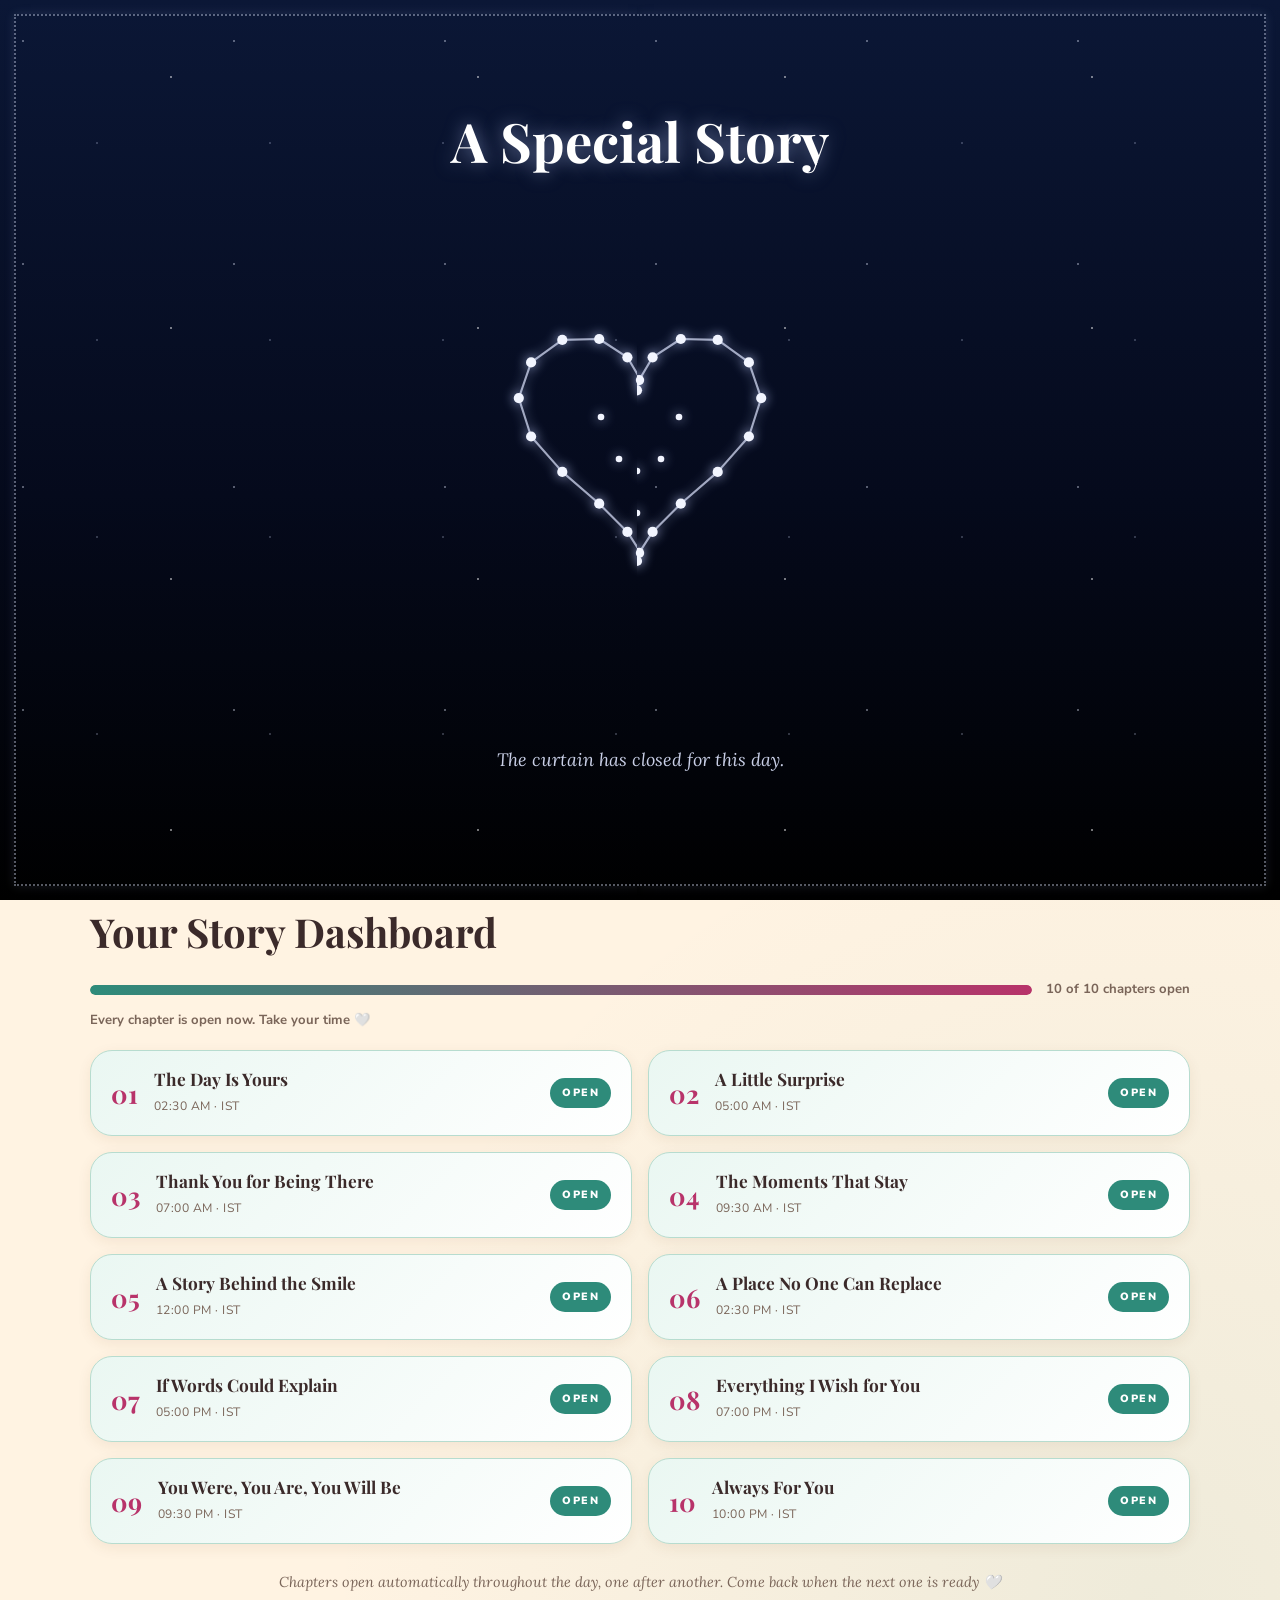
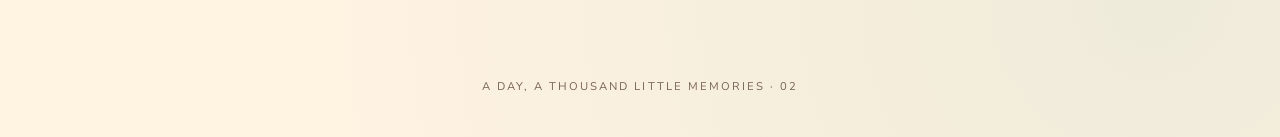
==== commit 33e438b9: "Fix time for chapter 'Always For You' Updated the time for the chapter 'Always For You' to 10:00 PM." ====
--- a/index.html
+++ b/index.html
@@ -53,7 +53,7 @@
 <a id="card-7" class="chap-card locked" data-index="6" aria-disabled="true"><span class="num">07</span><h3>If Words Could Explain</h3><span class="cd">05:00 PM · IST</span><span class="badge">LOCKED</span></a>
 <a id="card-8" class="chap-card locked" data-index="7" aria-disabled="true"><span class="num">08</span><h3>Everything I Wish for You</h3><span class="cd">07:00 PM · IST</span><span class="badge">LOCKED</span></a>
 <a id="card-9" class="chap-card locked" data-index="8" aria-disabled="true"><span class="num">09</span><h3>You Were, You Are, You Will Be</h3><span class="cd">09:30 PM · IST</span><span class="badge">LOCKED</span></a>
-<a id="card-10" class="chap-card locked" data-index="9" aria-disabled="true"><span class="num">10</span><h3>Always For You</h3><span class="cd">09:00 PM · IST</span><span class="badge">LOCKED</span></a>
+<a id="card-10" class="chap-card locked" data-index="9" aria-disabled="true"><span class="num">10</span><h3>Always For You</h3><span class="cd">10:00 PM · IST</span><span class="badge">LOCKED</span></a>
 </div>
 <p class="note">Chapters open automatically throughout the day, one after another. Come back when the next one is ready 🤍</p>
 </div></section>
